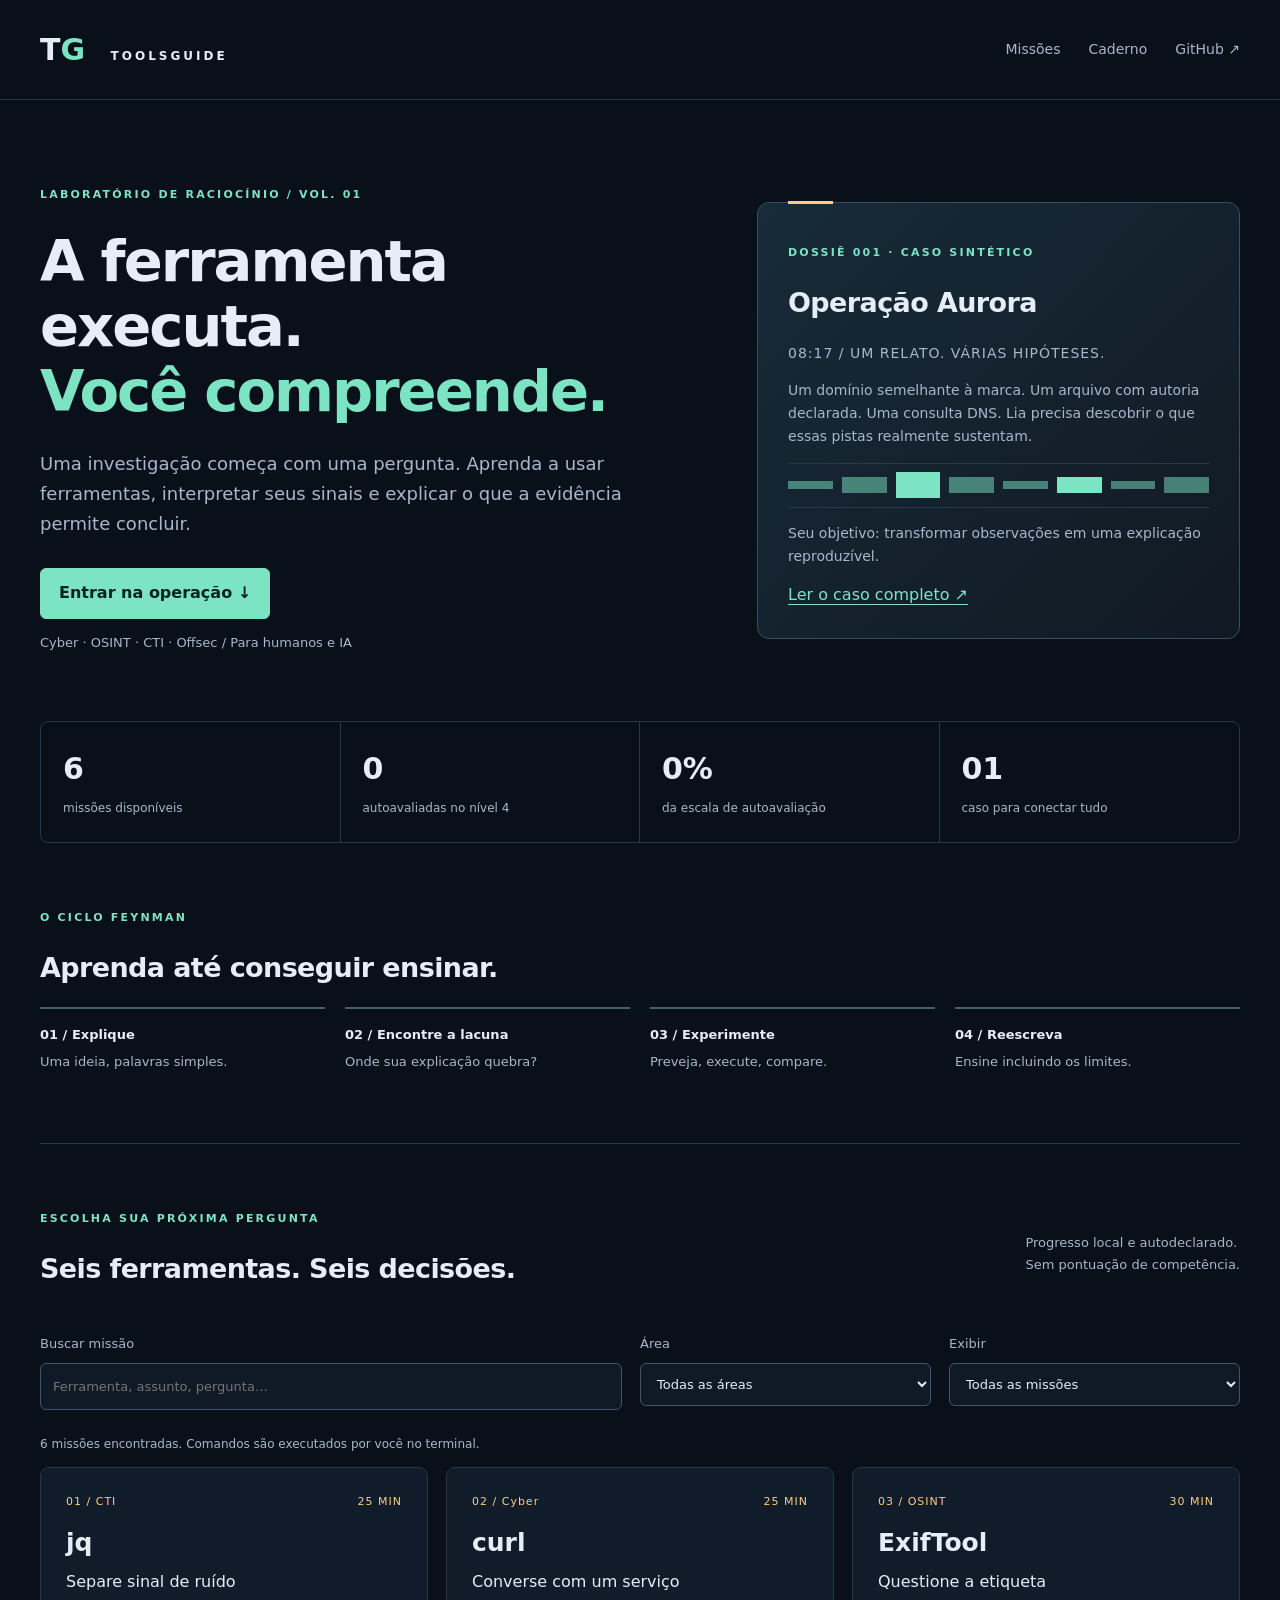
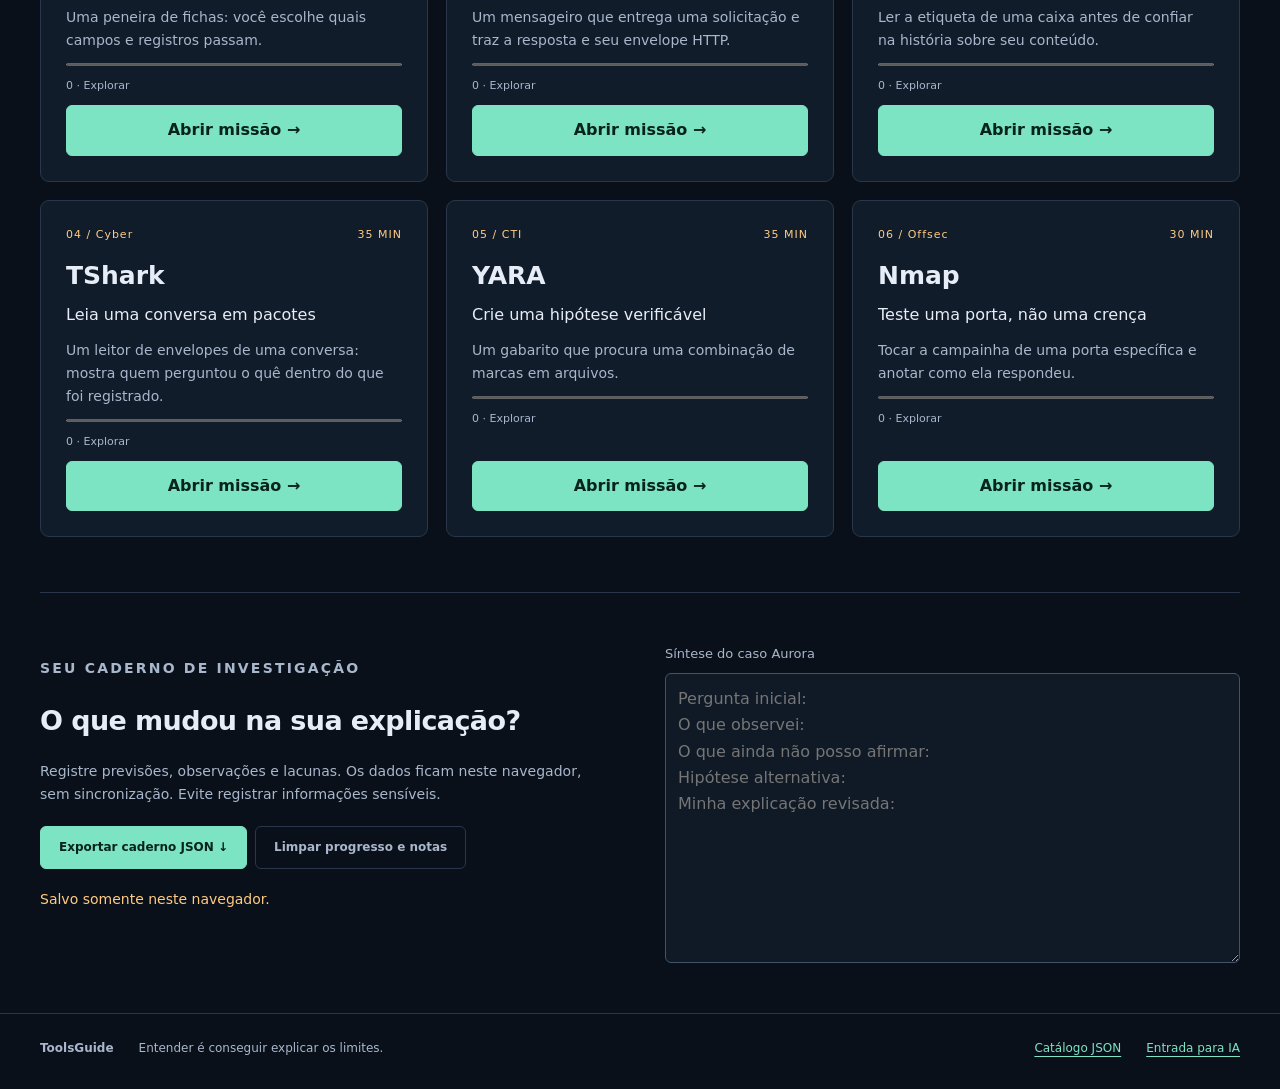
==== index.html @ f3668952 "feat: add Feynman guides, Aurora labs and interactive study dashboard" ====
<!doctype html><html lang="pt-BR"><head><meta charset="utf-8"><meta name="viewport" content="width=device-width,initial-scale=1"><meta name="description" content="ToolsGuide: aprenda cyber, OSINT, CTI e offsec explicando, experimentando e questionando."><title>ToolsGuide · Laboratório de raciocínio</title><link rel="stylesheet" href="assets/style.css"><script defer src="assets/app.js"></script></head><body>
<a class="skip" href="#catalog">Pular para as missões</a><header><a class="brand" href="./">T<span>G</span> <small>TOOLSGUIDE</small></a><nav aria-label="Principal"><a href="#catalog">Missões</a><a href="#notebook">Caderno</a><a href="https://github.com/Ridd1kulusC0d3r/ToolsGuide">GitHub ↗</a></nav></header>
<main><section class="hero"><div><p class="eyebrow">LABORATÓRIO DE RACIOCÍNIO / VOL. 01</p><h1>A ferramenta executa.<br><em>Você compreende.</em></h1><p class="lead">Uma investigação começa com uma pergunta. Aprenda a usar ferramentas, interpretar seus sinais e explicar o que a evidência permite concluir.</p><a class="button" href="#catalog">Entrar na operação ↓</a><p class="muted">Cyber · OSINT · CTI · Offsec / Para humanos e IA</p></div><aside class="brief"><p class="eyebrow">DOSSIÊ 001 · CASO SINTÉTICO</p><h2>Operação Aurora</h2><p class="timestamp">08:17 / UM RELATO. VÁRIAS HIPÓTESES.</p><p>Um domínio semelhante à marca. Um arquivo com autoria declarada. Uma consulta DNS. Lia precisa descobrir o que essas pistas realmente sustentam.</p><div class="signal"><span></span><span></span><span></span><span></span><span></span><span></span><span></span><span></span></div><p>Seu objetivo: transformar observações em uma explicação reproduzível.</p><a href="docs/AURORA.md">Ler o caso completo ↗</a></aside></section>
<section class="metrics" aria-label="Seu panorama"><div><strong id="total">—</strong><span>missões disponíveis</span></div><div><strong id="mastered">0</strong><span>autoavaliadas no nível 4</span></div><div><strong id="progressText">0%</strong><span>da escala de autoavaliação</span></div><div><strong>01</strong><span>caso para conectar tudo</span></div></section>
<section class="cycle"><div><p class="eyebrow">O CICLO FEYNMAN</p><h2>Aprenda até conseguir ensinar.</h2></div><ol><li><b>01 / Explique</b><span>Uma ideia, palavras simples.</span></li><li><b>02 / Encontre a lacuna</b><span>Onde sua explicação quebra?</span></li><li><b>03 / Experimente</b><span>Preveja, execute, compare.</span></li><li><b>04 / Reescreva</b><span>Ensine incluindo os limites.</span></li></ol></section>
<section id="catalog"><div class="section-title"><div><p class="eyebrow">ESCOLHA SUA PRÓXIMA PERGUNTA</p><h2>Seis ferramentas. Seis decisões.</h2></div><p>Progresso local e autodeclarado.<br>Sem pontuação de competência.</p></div><div class="filters"><label>Buscar missão<input id="search" type="search" placeholder="Ferramenta, assunto, pergunta…"></label><label>Área<select id="area"><option value="">Todas as áreas</option><option>Cyber</option><option>OSINT</option><option>CTI</option><option>Offsec</option></select></label><label>Exibir<select id="status"><option value="">Todas as missões</option><option value="pending">Ainda não concluídas</option><option value="done">Nível 4 registrado</option></select></label></div><p id="feedback" role="status">Carregando catálogo…</p><div id="cards" class="cards"></div></section>
<section id="notebook" class="notebook"><div><p class="eyebrow">SEU CADERNO DE INVESTIGAÇÃO</p><h2>O que mudou na sua explicação?</h2><p>Registre previsões, observações e lacunas. Os dados ficam neste navegador, sem sincronização. Evite registrar informações sensíveis.</p><button id="export">Exportar caderno JSON ↓</button><button id="reset" class="secondary">Limpar progresso e notas</button><p id="storageStatus" role="status"></p></div><div><label for="notes">Síntese do caso Aurora</label><textarea id="notes" rows="10" placeholder="Pergunta inicial:&#10;O que observei:&#10;O que ainda não posso afirmar:&#10;Hipótese alternativa:&#10;Minha explicação revisada:"></textarea></div></section>
</main><footer><b>ToolsGuide</b><span>Entender é conseguir explicar os limites.</span><a href="catalog.json">Catálogo JSON</a><a href="llms.txt">Entrada para IA</a></footer>
<dialog id="mission"><button class="close" id="close" aria-label="Fechar missão">✕</button><div id="detail"></div></dialog></body></html>
---- assets/style.css ----
:root{color-scheme:dark;--bg:#0a1019;--panel:#111c2a;--line:#283749;--text:#e6edf7;--muted:#a8b7cc;--accent:#7ce3c3;--amber:#ffcb83}*{box-sizing:border-box}html{scroll-behavior:smooth;scroll-padding-top:30px}body{margin:0;background:var(--bg);color:var(--text);font:16px/1.65 system-ui,sans-serif}a{color:var(--accent);text-underline-offset:4px}button,input,select,textarea{font:inherit}button,.button{cursor:pointer;border:1px solid var(--accent);background:var(--accent);color:#08231c;padding:11px 18px;border-radius:6px;font-weight:700;text-decoration:none;display:inline-block}button:hover,.button:hover{filter:brightness(1.12)}:focus-visible{outline:3px solid var(--amber);outline-offset:4px}header,main,footer{max-width:1280px;margin:auto;padding:0 40px}header{height:100px;display:flex;align-items:center;justify-content:space-between;border-bottom:1px solid var(--line)}.brand{font-size:30px;font-weight:900;text-decoration:none;color:var(--text)}.brand span{color:var(--accent)}.brand small{font-size:12px;letter-spacing:3px;margin-left:15px}nav{display:flex;gap:28px}nav a{color:var(--muted);text-decoration:none;font-size:14px}.hero{display:grid;grid-template-columns:1.35fr 1fr;gap:65px;padding:75px 0 55px;align-items:center}.eyebrow{font-size:11px;letter-spacing:2.2px;color:var(--accent);font-weight:700}h1{font-size:clamp(36px,4.5vw,62px);line-height:1.13;letter-spacing:-2px;margin:25px 0}h1 em{font-style:normal;color:var(--accent)}h2{font-size:27px;line-height:1.3;letter-spacing:-.6px}h3{line-height:1.3}.lead{color:var(--muted);font-size:18px;max-width:620px;margin-bottom:30px}.muted,.section-title>p{color:var(--muted);font-size:13px}.brief{background:linear-gradient(135deg,#172b38,#111923);padding:30px;border:1px solid #345064;border-radius:12px;position:relative}.brief:before{content:"";display:block;width:45px;height:3px;background:var(--amber);position:absolute;top:-2px}.brief p:not(.eyebrow){color:var(--muted);font-size:14px}.brief .timestamp{font-size:10px;letter-spacing:1px;color:var(--amber)}.signal{height:45px;display:flex;align-items:center;gap:9px;border-top:1px solid var(--line);border-bottom:1px solid var(--line)}.signal span{height:8px;background:var(--accent);width:14%;opacity:.5}.signal span:nth-child(3n){height:26px;opacity:1}.signal span:nth-child(2n){height:16px}.metrics{display:grid;grid-template-columns:repeat(4,1fr);border:1px solid var(--line);border-radius:8px}.metrics div{padding:22px;border-right:1px solid var(--line)}.metrics div:last-child{border:0}.metrics strong{font-size:30px;display:block}.metrics span{font-size:12px;color:var(--muted)}.cycle{padding:55px 0;border-bottom:1px solid var(--line)}.cycle ol{list-style:none;padding:0;display:grid;grid-template-columns:repeat(4,1fr);gap:20px}.cycle li{border-top:2px solid #3a665e;padding-top:15px}.cycle b,.cycle span{display:block;font-size:13px}.cycle span{color:var(--muted);margin-top:5px}#catalog{padding:55px 0}.section-title{display:flex;justify-content:space-between;align-items:center}.filters{display:grid;grid-template-columns:2fr 1fr 1fr;gap:18px;margin:25px 0}label{font-size:13px;color:var(--muted);display:block}input,select,textarea{display:block;width:100%;border:1px solid #43546a;background:#101a27;color:var(--text);border-radius:6px;padding:12px;margin-top:8px}#feedback{font-size:12px;color:var(--muted)}.cards{display:grid;grid-template-columns:repeat(3,1fr);gap:18px}.card{background:var(--panel);border:1px solid var(--line);border-radius:9px;padding:25px;display:flex;flex-direction:column;gap:10px}.card:hover{border-color:#588d80}.card .meta{display:flex;justify-content:space-between;font-size:11px;color:var(--amber);letter-spacing:1px}.card h3{font-size:25px;margin:6px 0 0}.card p{font-size:14px;color:var(--muted);margin:0}.card .tagline{color:var(--text);font-size:16px}.card button{margin-top:auto}.card progress{width:100%;height:5px;accent-color:var(--accent)}.card .stage{font-size:11px}.notebook{border-top:1px solid var(--line);padding:50px 0;display:grid;grid-template-columns:1fr 1fr;gap:50px}.notebook p{color:var(--muted);font-size:14px}.notebook button{font-size:12px;margin:5px 8px 5px 0}.secondary{background:transparent;color:var(--muted);border-color:var(--line)}textarea{resize:vertical}footer{border-top:1px solid var(--line);padding-top:25px;padding-bottom:30px;display:flex;gap:25px;flex-wrap:wrap;font-size:12px;color:var(--muted)}footer span{margin-right:auto}dialog{width:min(850px,94vw);max-height:90vh;border:1px solid #426556;border-radius:12px;background:var(--panel);color:var(--text);padding:35px}dialog::backdrop{background:#03070cdd}.close{float:right;background:transparent;color:var(--text);border:0}dialog p{color:var(--muted)}dialog h2{font-size:34px}dialog h3{margin-top:28px;color:var(--accent)}pre{padding:18px;background:#070d15;border:1px solid var(--line);border-radius:5px;white-space:pre-wrap;overflow-wrap:anywhere;font-size:13px}details{background:#182737;padding:15px;border-radius:5px}summary{cursor:pointer}dialog .boundary{border-left:3px solid var(--amber);padding-left:15px}dialog select{margin-bottom:15px}dialog a{display:inline-block;margin:12px 0}.skip{position:absolute;top:-100px;left:10px;background:var(--bg);padding:10px}.skip:focus{top:10px}#storageStatus{color:var(--amber)}@media(max-width:850px){header,main,footer{padding-left:22px;padding-right:22px}.hero{grid-template-columns:1fr;gap:30px;padding-top:35px}.cards{grid-template-columns:repeat(2,1fr)}.cycle ol{grid-template-columns:repeat(2,1fr)}.notebook{grid-template-columns:1fr;gap:15px}.brand small{display:none}}@media(max-width:550px){nav{gap:14px}.metrics{grid-template-columns:repeat(2,1fr)}.metrics div:nth-child(2){border-right:0}.metrics div:nth-child(-n+2){border-bottom:1px solid var(--line)}.cards,.filters{grid-template-columns:1fr}.section-title{display:block}.hero{padding-bottom:30px}h1{letter-spacing:-1px}dialog{padding:22px}.brief{padding:24px}footer{gap:15px}}@media(prefers-reduced-motion:reduce){html{scroll-behavior:auto}}
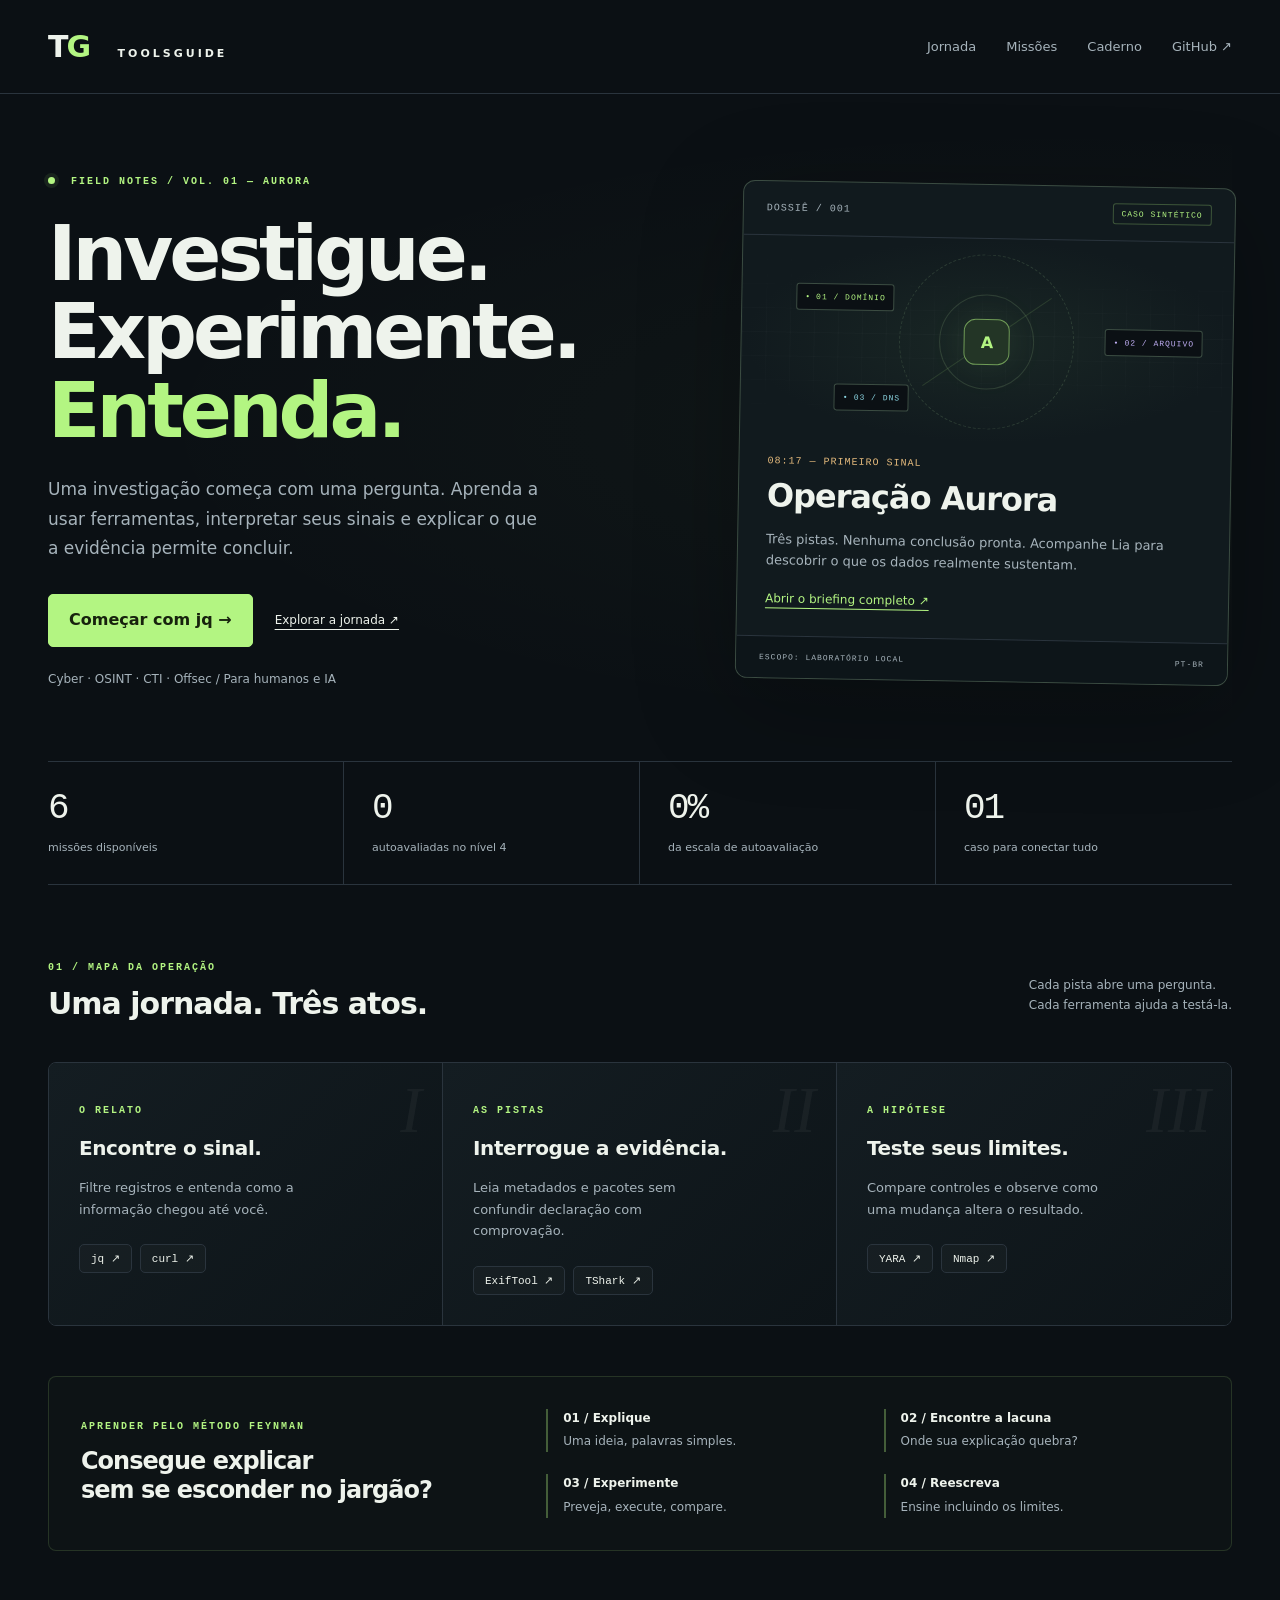
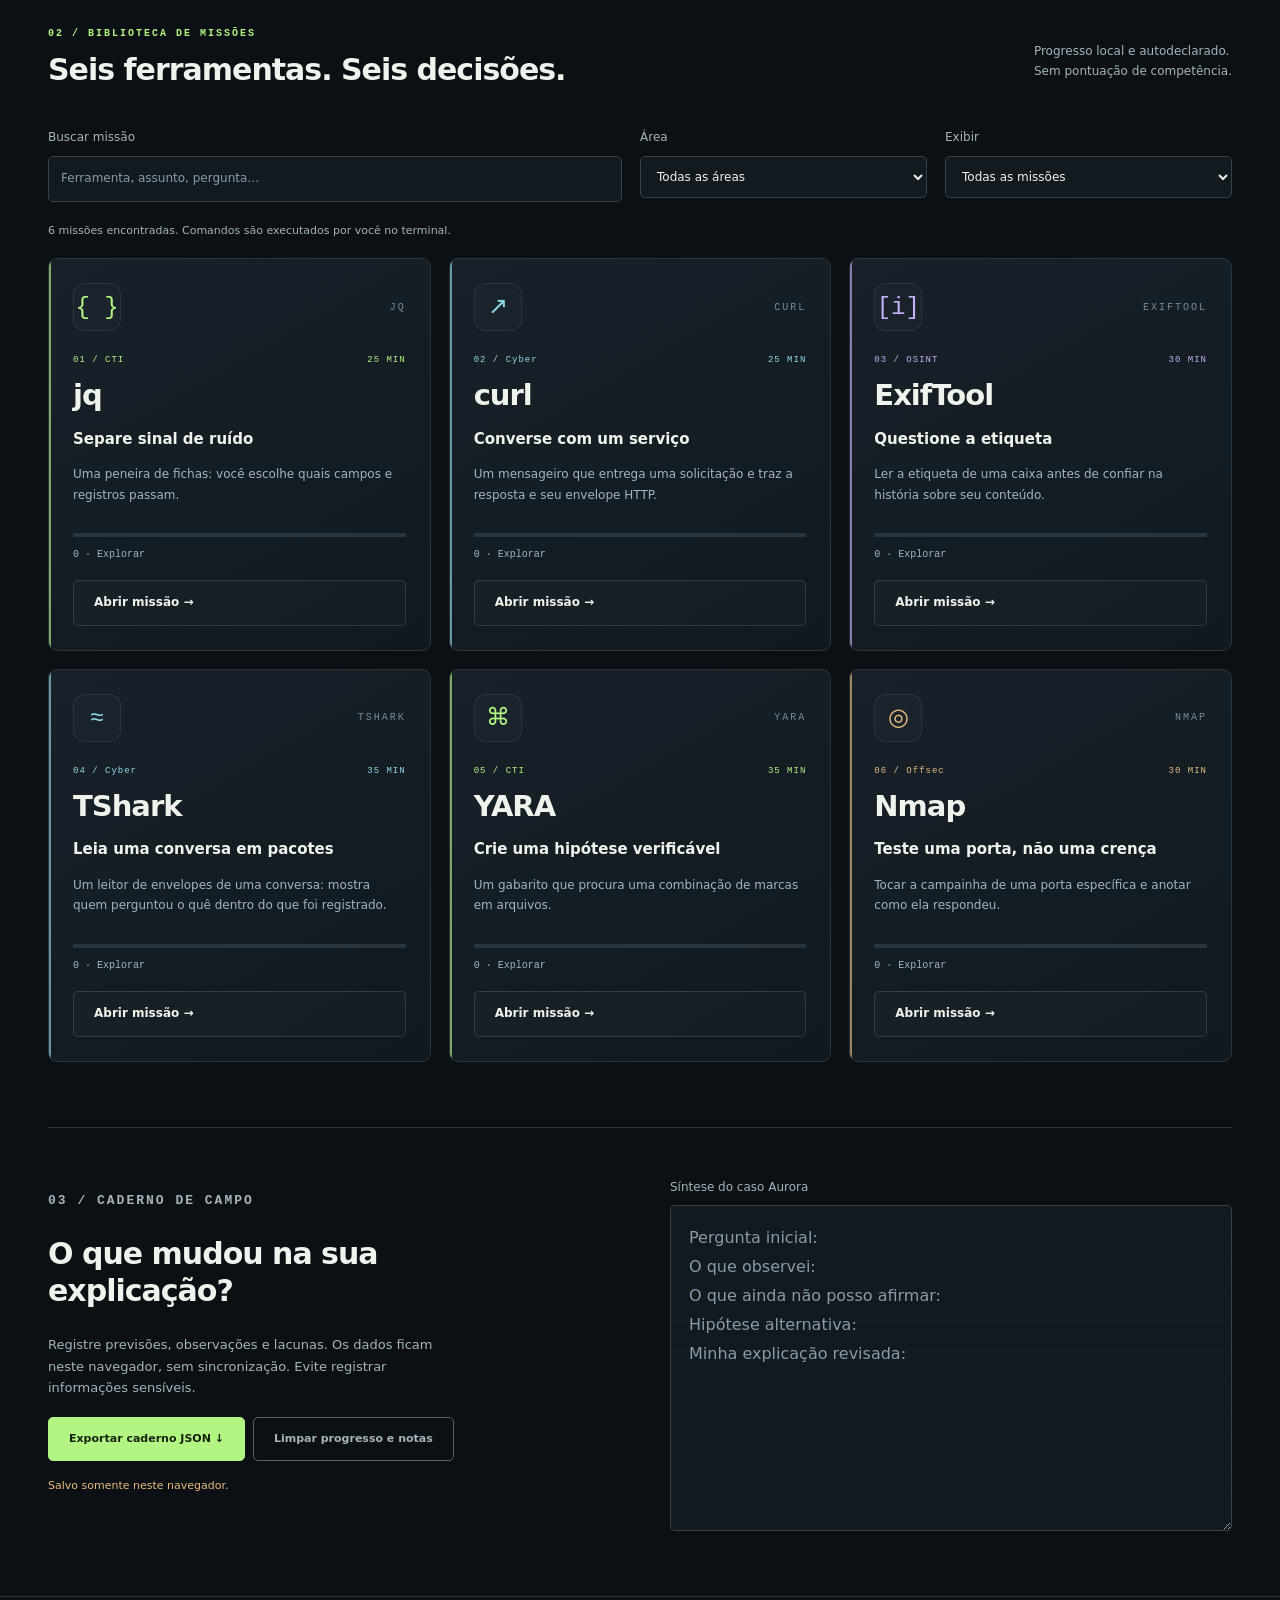
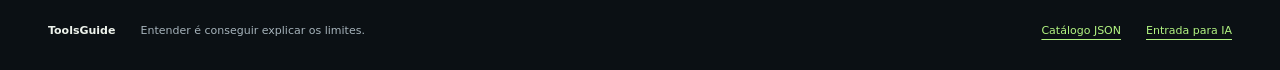
==== commit 3f57dbea: "design: enrich ToolsGuide with investigation identity and three-act learning journey" ====
--- a/index.html
+++ b/index.html
@@ -1,9 +1,8 @@
-<!doctype html><html lang="pt-BR"><head><meta charset="utf-8"><meta name="viewport" content="width=device-width,initial-scale=1"><meta name="description" content="ToolsGuide: aprenda cyber, OSINT, CTI e offsec explicando, experimentando e questionando."><title>ToolsGuide · Laboratório de raciocínio</title><link rel="stylesheet" href="assets/style.css"><script defer src="assets/app.js"></script></head><body>
-<a class="skip" href="#catalog">Pular para as missões</a><header><a class="brand" href="./">T<span>G</span> <small>TOOLSGUIDE</small></a><nav aria-label="Principal"><a href="#catalog">Missões</a><a href="#notebook">Caderno</a><a href="https://github.com/Ridd1kulusC0d3r/ToolsGuide">GitHub ↗</a></nav></header>
-<main><section class="hero"><div><p class="eyebrow">LABORATÓRIO DE RACIOCÍNIO / VOL. 01</p><h1>A ferramenta executa.<br><em>Você compreende.</em></h1><p class="lead">Uma investigação começa com uma pergunta. Aprenda a usar ferramentas, interpretar seus sinais e explicar o que a evidência permite concluir.</p><a class="button" href="#catalog">Entrar na operação ↓</a><p class="muted">Cyber · OSINT · CTI · Offsec / Para humanos e IA</p></div><aside class="brief"><p class="eyebrow">DOSSIÊ 001 · CASO SINTÉTICO</p><h2>Operação Aurora</h2><p class="timestamp">08:17 / UM RELATO. VÁRIAS HIPÓTESES.</p><p>Um domínio semelhante à marca. Um arquivo com autoria declarada. Uma consulta DNS. Lia precisa descobrir o que essas pistas realmente sustentam.</p><div class="signal"><span></span><span></span><span></span><span></span><span></span><span></span><span></span><span></span></div><p>Seu objetivo: transformar observações em uma explicação reproduzível.</p><a href="docs/AURORA.md">Ler o caso completo ↗</a></aside></section>
+<!doctype html><html lang="pt-BR"><head><meta charset="utf-8"><meta name="viewport" content="width=device-width,initial-scale=1"><meta name="description" content="ToolsGuide: aprenda cyber, OSINT, CTI e offsec explicando, experimentando e questionando."><link rel="icon" href="assets/favicon.svg" type="image/svg+xml"><meta name="theme-color" content="#0a1019"><title>ToolsGuide · Laboratório de raciocínio</title><link rel="stylesheet" href="assets/style.css"><script defer src="assets/app.js"></script></head><body>
+<a class="skip" href="#catalog">Pular para as missões</a><header><a class="brand" href="./">T<span>G</span> <small>TOOLSGUIDE</small></a><nav aria-label="Principal"><a href="#journey">Jornada</a><a href="#catalog">Missões</a><a href="#notebook">Caderno</a><a href="https://github.com/Ridd1kulusC0d3r/ToolsGuide">GitHub ↗</a></nav></header>
+<main><section class="hero"><div><p class="eyebrow"><span class="live-dot"></span> FIELD NOTES / VOL. 01 — AURORA</p><h1>Investigue.<br>Experimente.<br><em>Entenda.</em></h1><p class="lead">Uma investigação começa com uma pergunta. Aprenda a usar ferramentas, interpretar seus sinais e explicar o que a evidência permite concluir.</p><div class="hero-actions"><button id="continue" disabled>Carregando missões…</button><a class="text-link" href="#journey">Explorar a jornada ↗</a></div><p class="muted">Cyber · OSINT · CTI · Offsec / Para humanos e IA</p></div><aside class="brief" aria-label="Dossiê do caso Aurora"><div class="brief-top"><span>DOSSIÊ / 001</span><span class="pill">CASO SINTÉTICO</span></div><div class="radar" aria-hidden="true"><div class="radar-grid"></div><div class="radar-circle inner"></div><div class="radar-circle outer"></div><div class="radar-axis"></div><span class="radar-center">A</span><span class="pin p1">01 / DOMÍNIO</span><span class="pin p2">02 / ARQUIVO</span><span class="pin p3">03 / DNS</span></div><div class="brief-body"><p class="timestamp">08:17 — PRIMEIRO SINAL</p><h2>Operação Aurora</h2><p>Três pistas. Nenhuma conclusão pronta. Acompanhe Lia para descobrir o que os dados realmente sustentam.</p><a href="https://github.com/Ridd1kulusC0d3r/ToolsGuide/blob/main/docs/AURORA.md">Abrir o briefing completo ↗</a></div><div class="brief-bottom"><span>ESCOPO: LABORATÓRIO LOCAL</span><span>PT-BR</span></div></aside></section>
 <section class="metrics" aria-label="Seu panorama"><div><strong id="total">—</strong><span>missões disponíveis</span></div><div><strong id="mastered">0</strong><span>autoavaliadas no nível 4</span></div><div><strong id="progressText">0%</strong><span>da escala de autoavaliação</span></div><div><strong>01</strong><span>caso para conectar tudo</span></div></section>
-<section class="cycle"><div><p class="eyebrow">O CICLO FEYNMAN</p><h2>Aprenda até conseguir ensinar.</h2></div><ol><li><b>01 / Explique</b><span>Uma ideia, palavras simples.</span></li><li><b>02 / Encontre a lacuna</b><span>Onde sua explicação quebra?</span></li><li><b>03 / Experimente</b><span>Preveja, execute, compare.</span></li><li><b>04 / Reescreva</b><span>Ensine incluindo os limites.</span></li></ol></section>
-<section id="catalog"><div class="section-title"><div><p class="eyebrow">ESCOLHA SUA PRÓXIMA PERGUNTA</p><h2>Seis ferramentas. Seis decisões.</h2></div><p>Progresso local e autodeclarado.<br>Sem pontuação de competência.</p></div><div class="filters"><label>Buscar missão<input id="search" type="search" placeholder="Ferramenta, assunto, pergunta…"></label><label>Área<select id="area"><option value="">Todas as áreas</option><option>Cyber</option><option>OSINT</option><option>CTI</option><option>Offsec</option></select></label><label>Exibir<select id="status"><option value="">Todas as missões</option><option value="pending">Ainda não concluídas</option><option value="done">Nível 4 registrado</option></select></label></div><p id="feedback" role="status">Carregando catálogo…</p><div id="cards" class="cards"></div></section>
-<section id="notebook" class="notebook"><div><p class="eyebrow">SEU CADERNO DE INVESTIGAÇÃO</p><h2>O que mudou na sua explicação?</h2><p>Registre previsões, observações e lacunas. Os dados ficam neste navegador, sem sincronização. Evite registrar informações sensíveis.</p><button id="export">Exportar caderno JSON ↓</button><button id="reset" class="secondary">Limpar progresso e notas</button><p id="storageStatus" role="status"></p></div><div><label for="notes">Síntese do caso Aurora</label><textarea id="notes" rows="10" placeholder="Pergunta inicial:&#10;O que observei:&#10;O que ainda não posso afirmar:&#10;Hipótese alternativa:&#10;Minha explicação revisada:"></textarea></div></section>
+<section id="journey" class="journey"><div class="section-title"><div><p class="eyebrow">01 / MAPA DA OPERAÇÃO</p><h2>Uma jornada. Três atos.</h2></div><p>Cada pista abre uma pergunta.<br>Cada ferramenta ajuda a testá-la.</p></div><div class="acts"><article><span class="act-number">I</span><p class="eyebrow">O RELATO</p><h3>Encontre o sinal.</h3><p>Filtre registros e entenda como a informação chegou até você.</p><div class="act-tools"><button data-tool="jq">jq ↗</button><button data-tool="curl">curl ↗</button></div></article><article><span class="act-number">II</span><p class="eyebrow">AS PISTAS</p><h3>Interrogue a evidência.</h3><p>Leia metadados e pacotes sem confundir declaração com comprovação.</p><div class="act-tools"><button data-tool="exiftool">ExifTool ↗</button><button data-tool="tshark">TShark ↗</button></div></article><article><span class="act-number">III</span><p class="eyebrow">A HIPÓTESE</p><h3>Teste seus limites.</h3><p>Compare controles e observe como uma mudança altera o resultado.</p><div class="act-tools"><button data-tool="yara">YARA ↗</button><button data-tool="nmap">Nmap ↗</button></div></article></div></section><section class="cycle"><div><p class="eyebrow">APRENDER PELO MÉTODO FEYNMAN</p><h2>Consegue explicar<br>sem se esconder no jargão?</h2></div><ol><li><b>01 / Explique</b><span>Uma ideia, palavras simples.</span></li><li><b>02 / Encontre a lacuna</b><span>Onde sua explicação quebra?</span></li><li><b>03 / Experimente</b><span>Preveja, execute, compare.</span></li><li><b>04 / Reescreva</b><span>Ensine incluindo os limites.</span></li></ol></section><section id="catalog"><div class="section-title"><div><p class="eyebrow">02 / BIBLIOTECA DE MISSÕES</p><h2>Seis ferramentas. Seis decisões.</h2></div><p>Progresso local e autodeclarado.<br>Sem pontuação de competência.</p></div><div class="filters"><label>Buscar missão<input id="search" type="search" placeholder="Ferramenta, assunto, pergunta…"></label><label>Área<select id="area"><option value="">Todas as áreas</option><option>Cyber</option><option>OSINT</option><option>CTI</option><option>Offsec</option></select></label><label>Exibir<select id="status"><option value="">Todas as missões</option><option value="pending">Ainda não concluídas</option><option value="done">Nível 4 registrado</option></select></label></div><p id="feedback" role="status">Carregando catálogo…</p><div id="cards" class="cards"></div><div id="empty" class="empty" hidden><span>⌕</span><h3>O sinal não apareceu.</h3><p>Tente outro termo ou volte a todas as missões.</p><button id="clearFilters" class="secondary">Limpar filtros</button></div></section>
+<section id="notebook" class="notebook"><div><p class="eyebrow">03 / CADERNO DE CAMPO</p><h2>O que mudou na sua explicação?</h2><p>Registre previsões, observações e lacunas. Os dados ficam neste navegador, sem sincronização. Evite registrar informações sensíveis.</p><button id="export">Exportar caderno JSON ↓</button><button id="reset" class="secondary">Limpar progresso e notas</button><p id="storageStatus" role="status"></p></div><div><label for="notes">Síntese do caso Aurora</label><textarea id="notes" rows="10" placeholder="Pergunta inicial:&#10;O que observei:&#10;O que ainda não posso afirmar:&#10;Hipótese alternativa:&#10;Minha explicação revisada:"></textarea></div></section>
 </main><footer><b>ToolsGuide</b><span>Entender é conseguir explicar os limites.</span><a href="catalog.json">Catálogo JSON</a><a href="llms.txt">Entrada para IA</a></footer>
-<dialog id="mission"><button class="close" id="close" aria-label="Fechar missão">✕</button><div id="detail"></div></dialog></body></html>
+<dialog id="mission" aria-labelledby="missionTitle"><button class="close" id="close" aria-label="Fechar missão">✕</button><div id="detail"></div></dialog></body></html>
--- a/assets/style.css
+++ b/assets/style.css
@@ -1 +1 @@
-:root{color-scheme:dark;--bg:#0a1019;--panel:#111c2a;--line:#283749;--text:#e6edf7;--muted:#a8b7cc;--accent:#7ce3c3;--amber:#ffcb83}*{box-sizing:border-box}html{scroll-behavior:smooth;scroll-padding-top:30px}body{margin:0;background:var(--bg);color:var(--text);font:16px/1.65 system-ui,sans-serif}a{color:var(--accent);text-underline-offset:4px}button,input,select,textarea{font:inherit}button,.button{cursor:pointer;border:1px solid var(--accent);background:var(--accent);color:#08231c;padding:11px 18px;border-radius:6px;font-weight:700;text-decoration:none;display:inline-block}button:hover,.button:hover{filter:brightness(1.12)}:focus-visible{outline:3px solid var(--amber);outline-offset:4px}header,main,footer{max-width:1280px;margin:auto;padding:0 40px}header{height:100px;display:flex;align-items:center;justify-content:space-between;border-bottom:1px solid var(--line)}.brand{font-size:30px;font-weight:900;text-decoration:none;color:var(--text)}.brand span{color:var(--accent)}.brand small{font-size:12px;letter-spacing:3px;margin-left:15px}nav{display:flex;gap:28px}nav a{color:var(--muted);text-decoration:none;font-size:14px}.hero{display:grid;grid-template-columns:1.35fr 1fr;gap:65px;padding:75px 0 55px;align-items:center}.eyebrow{font-size:11px;letter-spacing:2.2px;color:var(--accent);font-weight:700}h1{font-size:clamp(36px,4.5vw,62px);line-height:1.13;letter-spacing:-2px;margin:25px 0}h1 em{font-style:normal;color:var(--accent)}h2{font-size:27px;line-height:1.3;letter-spacing:-.6px}h3{line-height:1.3}.lead{color:var(--muted);font-size:18px;max-width:620px;margin-bottom:30px}.muted,.section-title>p{color:var(--muted);font-size:13px}.brief{background:linear-gradient(135deg,#172b38,#111923);padding:30px;border:1px solid #345064;border-radius:12px;position:relative}.brief:before{content:"";display:block;width:45px;height:3px;background:var(--amber);position:absolute;top:-2px}.brief p:not(.eyebrow){color:var(--muted);font-size:14px}.brief .timestamp{font-size:10px;letter-spacing:1px;color:var(--amber)}.signal{height:45px;display:flex;align-items:center;gap:9px;border-top:1px solid var(--line);border-bottom:1px solid var(--line)}.signal span{height:8px;background:var(--accent);width:14%;opacity:.5}.signal span:nth-child(3n){height:26px;opacity:1}.signal span:nth-child(2n){height:16px}.metrics{display:grid;grid-template-columns:repeat(4,1fr);border:1px solid var(--line);border-radius:8px}.metrics div{padding:22px;border-right:1px solid var(--line)}.metrics div:last-child{border:0}.metrics strong{font-size:30px;display:block}.metrics span{font-size:12px;color:var(--muted)}.cycle{padding:55px 0;border-bottom:1px solid var(--line)}.cycle ol{list-style:none;padding:0;display:grid;grid-template-columns:repeat(4,1fr);gap:20px}.cycle li{border-top:2px solid #3a665e;padding-top:15px}.cycle b,.cycle span{display:block;font-size:13px}.cycle span{color:var(--muted);margin-top:5px}#catalog{padding:55px 0}.section-title{display:flex;justify-content:space-between;align-items:center}.filters{display:grid;grid-template-columns:2fr 1fr 1fr;gap:18px;margin:25px 0}label{font-size:13px;color:var(--muted);display:block}input,select,textarea{display:block;width:100%;border:1px solid #43546a;background:#101a27;color:var(--text);border-radius:6px;padding:12px;margin-top:8px}#feedback{font-size:12px;color:var(--muted)}.cards{display:grid;grid-template-columns:repeat(3,1fr);gap:18px}.card{background:var(--panel);border:1px solid var(--line);border-radius:9px;padding:25px;display:flex;flex-direction:column;gap:10px}.card:hover{border-color:#588d80}.card .meta{display:flex;justify-content:space-between;font-size:11px;color:var(--amber);letter-spacing:1px}.card h3{font-size:25px;margin:6px 0 0}.card p{font-size:14px;color:var(--muted);margin:0}.card .tagline{color:var(--text);font-size:16px}.card button{margin-top:auto}.card progress{width:100%;height:5px;accent-color:var(--accent)}.card .stage{font-size:11px}.notebook{border-top:1px solid var(--line);padding:50px 0;display:grid;grid-template-columns:1fr 1fr;gap:50px}.notebook p{color:var(--muted);font-size:14px}.notebook button{font-size:12px;margin:5px 8px 5px 0}.secondary{background:transparent;color:var(--muted);border-color:var(--line)}textarea{resize:vertical}footer{border-top:1px solid var(--line);padding-top:25px;padding-bottom:30px;display:flex;gap:25px;flex-wrap:wrap;font-size:12px;color:var(--muted)}footer span{margin-right:auto}dialog{width:min(850px,94vw);max-height:90vh;border:1px solid #426556;border-radius:12px;background:var(--panel);color:var(--text);padding:35px}dialog::backdrop{background:#03070cdd}.close{float:right;background:transparent;color:var(--text);border:0}dialog p{color:var(--muted)}dialog h2{font-size:34px}dialog h3{margin-top:28px;color:var(--accent)}pre{padding:18px;background:#070d15;border:1px solid var(--line);border-radius:5px;white-space:pre-wrap;overflow-wrap:anywhere;font-size:13px}details{background:#182737;padding:15px;border-radius:5px}summary{cursor:pointer}dialog .boundary{border-left:3px solid var(--amber);padding-left:15px}dialog select{margin-bottom:15px}dialog a{display:inline-block;margin:12px 0}.skip{position:absolute;top:-100px;left:10px;background:var(--bg);padding:10px}.skip:focus{top:10px}#storageStatus{color:var(--amber)}@media(max-width:850px){header,main,footer{padding-left:22px;padding-right:22px}.hero{grid-template-columns:1fr;gap:30px;padding-top:35px}.cards{grid-template-columns:repeat(2,1fr)}.cycle ol{grid-template-columns:repeat(2,1fr)}.notebook{grid-template-columns:1fr;gap:15px}.brand small{display:none}}@media(max-width:550px){nav{gap:14px}.metrics{grid-template-columns:repeat(2,1fr)}.metrics div:nth-child(2){border-right:0}.metrics div:nth-child(-n+2){border-bottom:1px solid var(--line)}.cards,.filters{grid-template-columns:1fr}.section-title{display:block}.hero{padding-bottom:30px}h1{letter-spacing:-1px}dialog{padding:22px}.brief{padding:24px}footer{gap:15px}}@media(prefers-reduced-motion:reduce){html{scroll-behavior:auto}}
+:root{color-scheme:dark;--bg:#0b1014;--panel:#121a20;--line:#2a343d;--text:#eef3ec;--muted:#a6b3bb;--accent:#b3f582;--amber:#e6bb7d;--cyan:#8ed9e6;--purple:#c2b0f7}*{box-sizing:border-box}html{scroll-behavior:smooth;scroll-padding-top:35px}body{margin:0;background:var(--bg);color:var(--text);font:16px/1.65 system-ui,sans-serif}body:has(dialog[open]){overflow:hidden}a{color:var(--accent);text-underline-offset:5px}button,input,select,textarea{font:inherit}button,.button{cursor:pointer;border:1px solid var(--accent);background:var(--accent);color:#17220d;padding:12px 20px;border-radius:5px;font-weight:700;text-decoration:none;display:inline-block;transition:background .18s,transform .18s}button:hover,.button:hover{filter:brightness(1.08);transform:translateY(-2px)}button:disabled{cursor:wait;opacity:.6}button:focus-visible,a:focus-visible,input:focus-visible,select:focus-visible,textarea:focus-visible,summary:focus-visible{outline:3px solid var(--cyan);outline-offset:5px}header,main,footer{max-width:1320px;margin:auto;padding:0 48px}header{height:94px;display:flex;align-items:center;justify-content:space-between;border-bottom:1px solid var(--line)}.brand{font-size:30px;letter-spacing:-2px;font-weight:900;text-decoration:none;color:var(--text)}.brand span{color:var(--accent)}.brand small{font-size:11px;letter-spacing:3px;margin-left:20px}nav{display:flex;gap:30px}nav a{color:var(--muted);text-decoration:none;font-size:13px}nav a:hover{color:var(--accent)}.hero{display:grid;grid-template-columns:1.25fr 1fr;gap:75px;padding:70px 0 60px;align-items:center;background:radial-gradient(ellipse at 85% 50%,#b3f58209,transparent 65%)}.eyebrow{font:600 10px/1.6 ui-monospace,monospace;letter-spacing:2px;color:var(--accent)}.live-dot{display:inline-block;width:7px;height:7px;border-radius:50%;background:var(--accent);box-shadow:0 0 0 4px #b3f58215;margin-right:8px}h1{font-size:clamp(50px,6vw,82px);line-height:1.02;letter-spacing:-4px;margin:25px 0}h1 em{font-style:normal;color:var(--accent)}h2{font-size:30px;line-height:1.22;letter-spacing:-1px}h3{line-height:1.3}.lead{color:var(--muted);font-size:17px;max-width:500px;margin:25px 0 30px;line-height:1.75}.hero-actions{display:flex;gap:22px;align-items:center;flex-wrap:wrap}.text-link{font-size:12px;color:var(--text)}.muted,.section-title>p{color:var(--muted);font-size:12px}.hero .muted{margin-top:23px}.brief{background:#111a1e;border:1px solid #3b4c42;border-radius:12px;overflow:hidden;box-shadow:0 25px 100px #0004;transform:rotate(1deg)}.brief-top,.brief-bottom{display:flex;align-items:center;justify-content:space-between;padding:16px 23px;font:10px ui-monospace,monospace;letter-spacing:1px;color:var(--muted)}.brief-top{border-bottom:1px solid var(--line)}.pill{color:var(--accent);font-size:8px;border:1px solid #b3f58244;padding:5px 8px;border-radius:3px}.brief-body{padding:5px 28px 25px}.brief-body h2{font-size:32px;margin:8px 0 12px}.brief-body p{color:var(--muted);font-size:13px}.brief-body a{font-size:12px}.brief-body .timestamp{font:10px ui-monospace,monospace;letter-spacing:1px;color:var(--amber)}.brief-bottom{background:#0d1519;border-top:1px solid var(--line);font-size:8px}.radar{height:205px;position:relative;overflow:hidden;background:radial-gradient(ellipse at center,#36533c38,transparent 70%)}.radar-grid{position:absolute;inset:0;background-image:linear-gradient(#ffffff05 1px,transparent 1px),linear-gradient(90deg,#ffffff05 1px,transparent 1px);background-size:24px 24px;mask-image:linear-gradient(transparent,#000,transparent)}.radar-circle{position:absolute;border:1px solid #8db58433;border-radius:50%;left:50%;top:50%;transform:translate(-50%,-50%)}.radar-circle.inner{width:95px;height:95px}.radar-circle.outer{width:175px;height:175px;border-style:dashed}.radar-axis{position:absolute;left:50%;top:12%;height:76%;width:1px;background:#b3f58222;transform:rotate(55deg)}.radar-center{position:absolute;left:50%;top:50%;transform:translate(-50%,-50%);width:46px;height:46px;text-align:center;line-height:46px;border:1px solid #b3f58288;border-radius:12px;color:var(--accent);background:#233526;font-weight:800;box-shadow:0 0 40px #b3f58215}.pin{position:absolute;font:8px ui-monospace,monospace;letter-spacing:1px;color:var(--accent);background:#0b1014;border:1px solid #3b4c42;padding:8px;border-radius:3px}.pin:before{content:'•';margin-right:5px}.p1{left:11%;top:23%}.p2{right:6%;top:43%;color:var(--purple)}.p3{left:19%;bottom:15%;color:var(--cyan)}.metrics{display:grid;grid-template-columns:repeat(4,1fr);border-top:1px solid var(--line);border-bottom:1px solid var(--line)}.metrics div{padding:24px 28px;border-right:1px solid var(--line)}.metrics div:first-child{padding-left:0}.metrics div:last-child{border:0}.metrics strong{font:400 36px/1.3 ui-monospace,monospace;display:block;letter-spacing:-2px}.metrics span{font-size:11px;color:var(--muted)}.journey{padding:65px 0 50px}.section-title{display:flex;justify-content:space-between;align-items:center;gap:25px}.section-title h2{margin:8px 0 20px}.acts{display:grid;grid-template-columns:repeat(3,1fr);gap:0;border:1px solid var(--line);border-radius:8px;overflow:hidden;margin-top:20px}.acts article{position:relative;padding:30px;border-right:1px solid var(--line);background:linear-gradient(135deg,#141d22,#0d1418)}.acts article:last-child{border:0}.acts h3{font-size:20px;letter-spacing:-.4px;margin:16px 0}.acts article>p:not(.eyebrow){color:var(--muted);font-size:13px;max-width:260px}.act-number{position:absolute;right:20px;top:10px;font:italic 65px Georgia,serif;color:#ffffff0b}.act-tools{display:flex;gap:8px;margin-top:24px;flex-wrap:wrap}.act-tools button{background:#ffffff05;border-color:var(--line);color:var(--text);font:11px ui-monospace,monospace;padding:7px 11px}.act-tools button:hover{border-color:var(--accent)}.cycle{display:grid;grid-template-columns:1fr 1.5fr;gap:30px;padding:32px;border:1px solid #b3f58225;background:#b3f58204;border-radius:8px}.cycle h2{font-size:24px;margin:12px 0}.cycle ol{list-style:none;padding:0;display:grid;grid-template-columns:repeat(2,1fr);gap:22px;margin:0;align-content:center}.cycle li{border-left:2px solid #b3f58255;padding-left:15px}.cycle b,.cycle span{display:block;font-size:12px}.cycle span{color:var(--muted);margin-top:4px}#catalog{padding:65px 0}.filters{display:grid;grid-template-columns:2fr 1fr 1fr;gap:18px;margin:20px 0}label{font-size:12px;color:var(--muted);display:block}input,select,textarea{display:block;width:100%;border:1px solid #35424c;background:#121a20;color:var(--text);border-radius:5px;padding:12px;margin-top:8px}input::placeholder,textarea::placeholder{color:#8b9aa6}#feedback{font-size:11px;color:var(--muted);margin:18px 0}.cards{display:grid;grid-template-columns:repeat(3,1fr);gap:18px}.card{--card-accent:var(--accent);background:linear-gradient(150deg,#182129,#11191f);border:1px solid var(--line);border-radius:9px;padding:24px;display:flex;flex-direction:column;gap:12px;position:relative;overflow:hidden;transition:border-color .2s,transform .2s}.card[data-area="Cyber"]{--card-accent:var(--cyan)}.card[data-area="OSINT"]{--card-accent:var(--purple)}.card[data-area="Offsec"]{--card-accent:var(--amber)}.card:before{content:'';position:absolute;left:0;top:0;bottom:0;width:2px;background:var(--card-accent);opacity:.65}.card:hover{border-color:var(--card-accent);transform:translateY(-4px)}.tool-mark{display:flex;justify-content:space-between;align-items:center;margin-bottom:12px}.tool-mark>span:first-child{width:48px;height:48px;background:#ffffff04;border:1px solid #ffffff13;border-radius:12px;color:var(--card-accent);text-align:center;font:24px/48px ui-monospace,monospace}.tool-code{font:10px ui-monospace,monospace;letter-spacing:2px;color:#788a96}.card .meta{display:flex;justify-content:space-between;font:9px ui-monospace,monospace;color:var(--card-accent);letter-spacing:1px}.card h3{font-size:29px;letter-spacing:-1px;margin:0}.card p{font-size:12px;color:var(--muted);margin:0;line-height:1.7}.card .tagline{color:var(--text);font-size:15px;font-weight:600}.card button{margin-top:auto;background:#ffffff05;color:var(--text);border-color:#ffffff20;font-size:12px;text-align:left;display:block}.card button:hover{background:var(--card-accent);color:#111a16;transform:none}.card progress{width:100%;height:4px;accent-color:var(--card-accent);margin-top:16px;border:0;background:var(--line)}progress::-webkit-progress-bar{background:var(--line)}progress::-webkit-progress-value{background:var(--card-accent)}.card .stage{font:10px ui-monospace,monospace;margin-bottom:8px}.empty{text-align:center;padding:45px;background:var(--panel);border:1px dashed var(--line);border-radius:8px}.empty[hidden]{display:none}.empty>span{font-size:45px;color:var(--accent)}.empty p{color:var(--muted)}.notebook{border-top:1px solid var(--line);padding:50px 0 65px;display:grid;grid-template-columns:1fr 1fr;gap:60px}.notebook h2{max-width:360px}.notebook p{color:var(--muted);font-size:13px;max-width:400px}.notebook button{font-size:11px;margin:5px 8px 5px 0}.secondary{background:transparent;color:var(--muted);border-color:#53616c}textarea{resize:vertical;line-height:1.8}.notebook textarea{background-image:repeating-linear-gradient(transparent,transparent 28px,#ffffff04 28px,#ffffff04 29px);padding:18px;min-height:280px}footer{border-top:1px solid var(--line);padding-top:25px;padding-bottom:30px;display:flex;gap:25px;flex-wrap:wrap;font-size:11px;color:var(--muted)}footer span{margin-right:auto}footer b{color:var(--text)}dialog{width:min(850px,94vw);max-height:90vh;border:1px solid #4f6545;border-radius:12px;background:var(--panel);color:var(--text);padding:40px;box-shadow:0 30px 100px #0008}dialog::backdrop{background:#03070ce8;backdrop-filter:blur(6px)}.close{position:sticky;top:0;float:right;background:#26312c;color:var(--text);border:1px solid #53616c;padding:5px 12px;z-index:1}dialog p{color:var(--muted);font-size:14px}dialog h2{font-size:36px;max-width:620px}dialog h3{font-size:16px;margin-top:32px;color:var(--accent)}pre{padding:20px;background:#080e12;white-space:pre-wrap;overflow-wrap:anywhere;font:12px/1.8 ui-monospace,monospace;margin:0}.terminal{border:1px solid var(--line);border-radius:8px;overflow:hidden}.terminal-bar{display:flex;align-items:center;justify-content:space-between;background:#1c262d;padding:9px 15px;color:var(--muted);font:9px ui-monospace,monospace;letter-spacing:1px}.copy{font:10px system-ui,sans-serif;background:transparent;color:var(--accent);border:1px solid #b3f58244;padding:4px 8px}details{background:#1b262d;padding:15px;border:1px solid var(--line);border-radius:6px;margin:15px 0}summary{cursor:pointer;font-size:13px}details[open]{border-color:#b3f58255}dialog .boundary{border-left:3px solid var(--amber);padding:15px;background:#e6bb7d08;color:#dfcbaa}dialog select{margin-bottom:15px}dialog a{display:inline-block;margin:12px 0;font-size:13px}.next-mission{display:block;margin-top:25px}dialog textarea{margin-bottom:20px}.skip{position:absolute;top:-100px;left:10px;background:var(--bg);padding:10px;z-index:5}.skip:focus{top:10px}#storageStatus{color:var(--amber);font-size:11px}@media(min-width:900px){.hero>div{animation:appear .5s ease-out}.brief{animation:appear .7s ease-out}}@keyframes appear{from{opacity:0;translate:0 12px}to{opacity:1;translate:0 0}}@media(max-width:1000px){header,main,footer{padding-left:28px;padding-right:28px}.hero{gap:35px}.cycle{grid-template-columns:1fr}.acts article{padding:22px}.cards{grid-template-columns:repeat(2,1fr)}}@media(max-width:720px){.hero{grid-template-columns:1fr;padding-top:35px;gap:35px}.hero h1{font-size:65px}.brief{transform:none;max-width:520px;width:100%;justify-self:center}.brand small{display:none}nav{gap:18px}.acts{grid-template-columns:1fr}.acts article{border-right:0;border-bottom:1px solid var(--line)}.acts article>p:not(.eyebrow){max-width:none}.act-tools{margin-top:15px}.notebook{grid-template-columns:1fr;gap:15px}.metrics div{padding:18px}.metrics strong{font-size:30px}.section-title>p{max-width:170px}.journey,#catalog{padding:45px 0}}@media(max-width:480px){header,main,footer{padding-left:20px;padding-right:20px}header{height:80px}nav{gap:12px}nav a{font-size:11px}.hero h1{font-size:59px;letter-spacing:-3px}.eyebrow{font-size:9px;letter-spacing:1.4px}.metrics{grid-template-columns:repeat(2,1fr)}.metrics div:nth-child(2){border-right:0}.metrics div:nth-child(3){padding-left:0}.metrics div:nth-child(-n+2){border-bottom:1px solid var(--line)}.cards,.filters{grid-template-columns:1fr}.cycle{padding:22px}.cycle ol{grid-template-columns:1fr;gap:16px}.section-title{display:block}.section-title>p{max-width:none}.hero-actions{gap:18px}.hero .muted{font-size:10px}.brief-top{padding:14px}.brief-body{padding:5px 22px 22px}.p1{left:5%}.p2{right:3%}dialog{padding:22px}dialog h2{font-size:28px}.terminal-bar{letter-spacing:0;font-size:8px}footer{gap:15px}}@media(prefers-reduced-motion:reduce){html{scroll-behavior:auto}*,*:before,*:after{animation:none!important;transition:none!important}}
